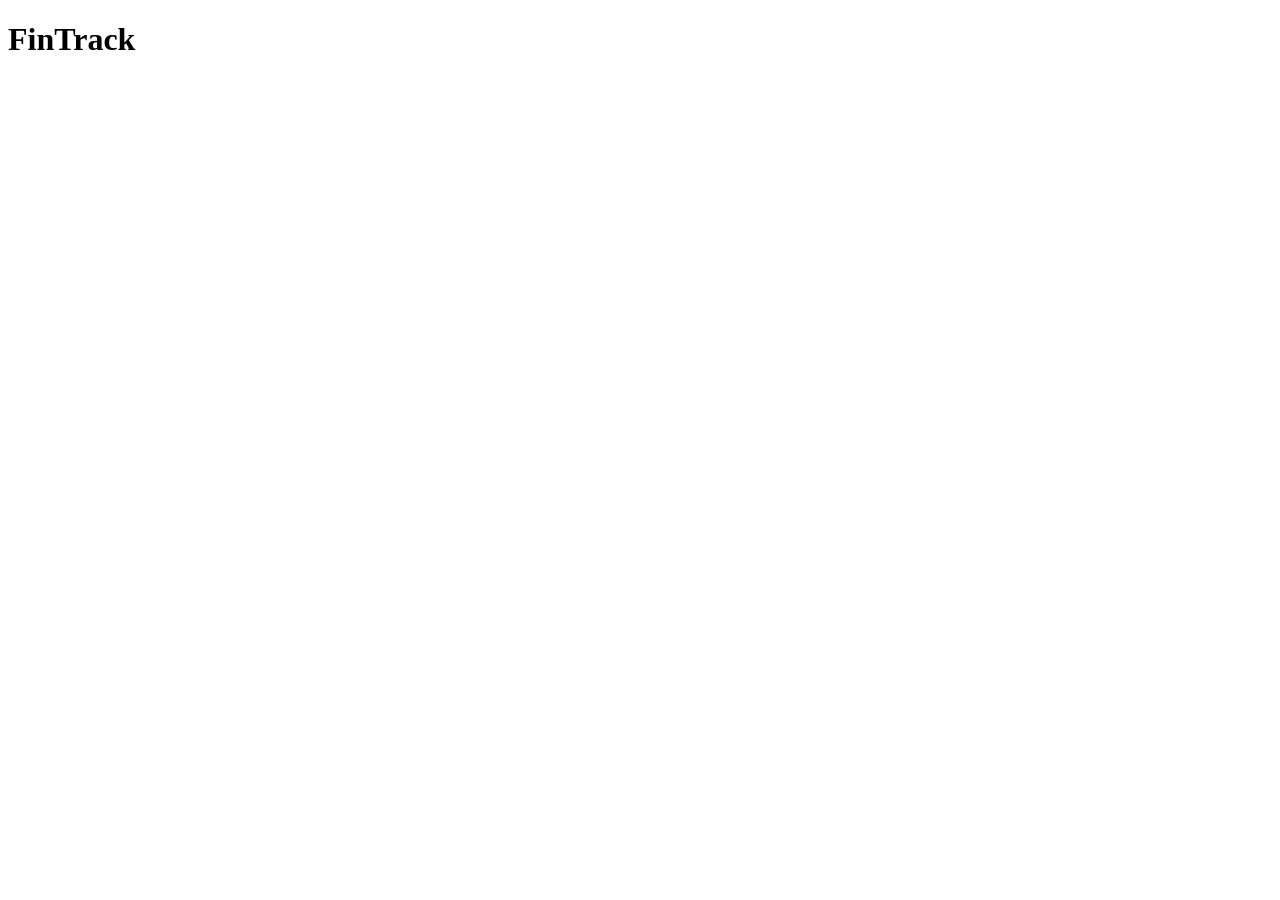
==== index.html @ 4375b016 "Add files via upload" ====
<!DOCTYPE html>
<html lang="en">
<head>
    <meta charset="UTF-8">
    <meta name="viewport" content="width=device-width, initial-scale=1.0">

    <title>FinTrack</title>
</head>

<body>

    <h1>FinTrack</h1>

    <script type="module" src="./js/app.js"></script>

</body>
</html>
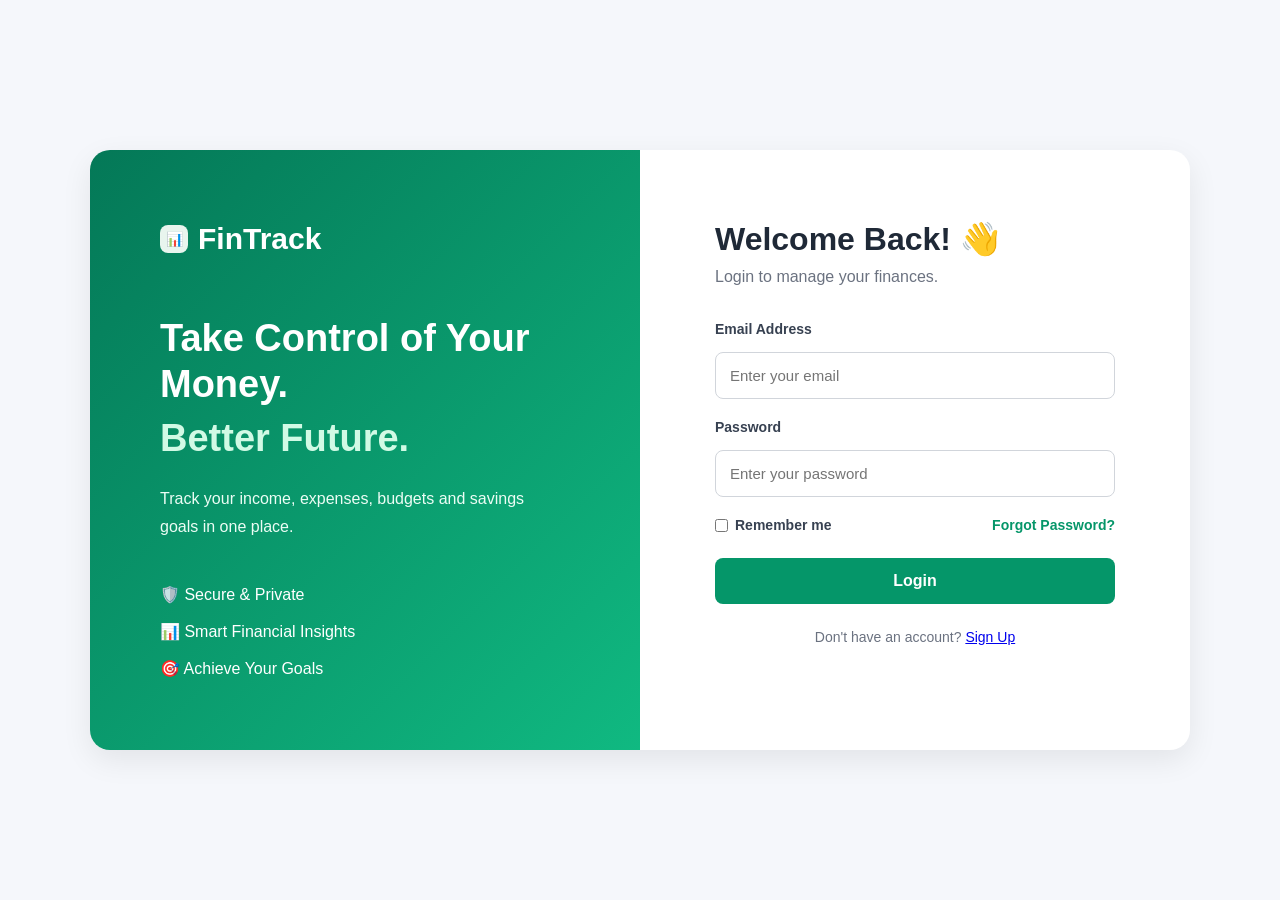
==== commit 58e2a3ed: "Implement redirect to login page in index.html Added a meta refresh tag to redirect to the login pag" ====
--- a/index.html
+++ b/index.html
@@ -1,17 +1,31 @@
 <!DOCTYPE html>
+
 <html lang="en">
+
 <head>
+
     <meta charset="UTF-8">
-    <meta name="viewport" content="width=device-width, initial-scale=1.0">
+
+    <meta
+        name="viewport"
+        content="width=device-width, initial-scale=1.0"
+    >
 
     <title>FinTrack</title>
+
+    <meta
+        http-equiv="refresh"
+        content="0; url=pages/login.html"
+    >
+
 </head>
 
 <body>
 
-    <h1>FinTrack</h1>
-
-    <script type="module" src="./js/app.js"></script>
+    <p>
+        Redirecting to FinTrack...
+    </p>
 
 </body>
-</html>+
+</html>
